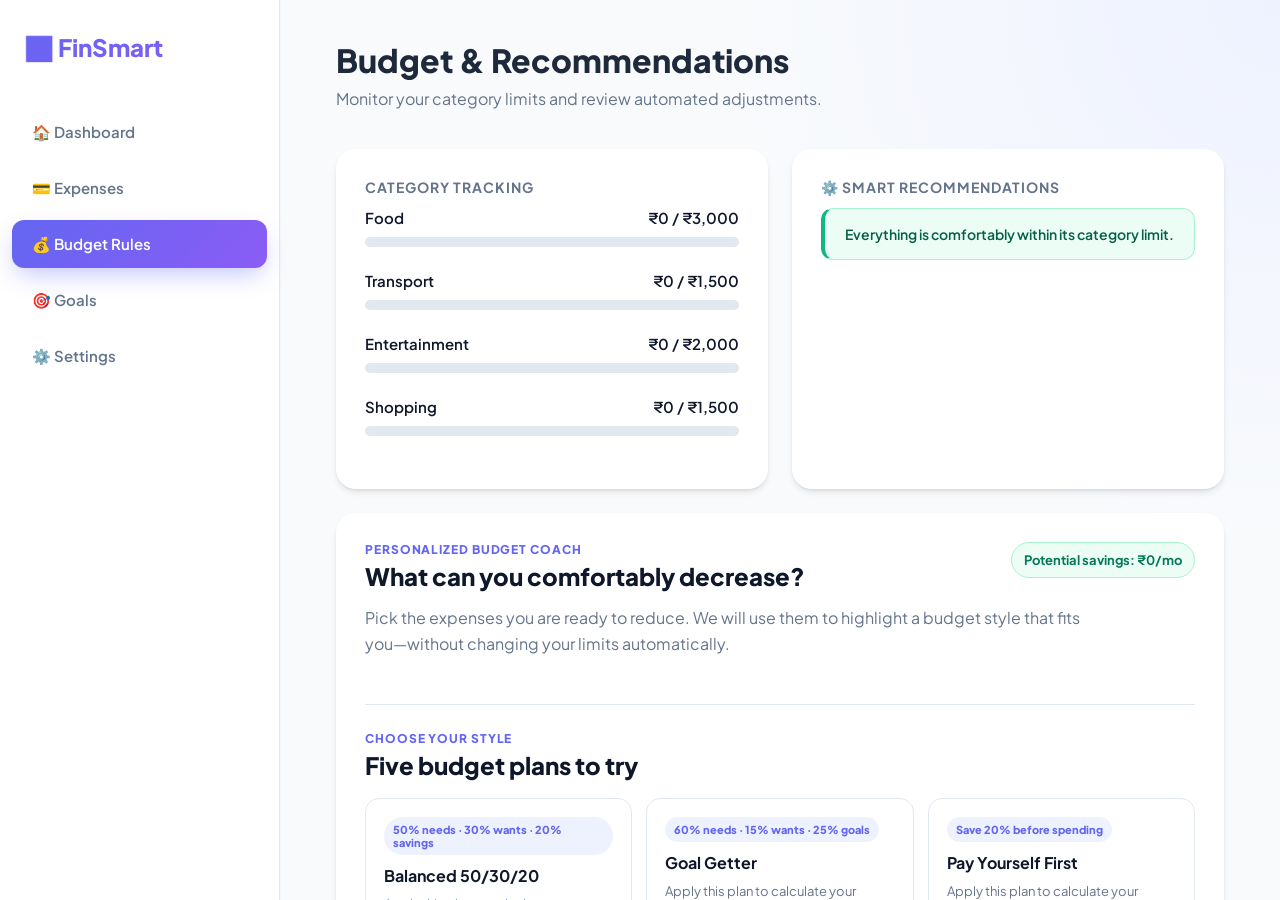
==== budgets.html @ 3ea7c67c "Add files via upload" ====
<!DOCTYPE html>
<html lang="en">
<head>
    <meta charset="UTF-8">
    <meta name="viewport" content="width=device-width, initial-scale=1.0">
    <title>Budget Rules | FinSmart</title>
    <link rel="stylesheet" href="style.css">
</head>
<body>
    <div class="app-container">
        
        <!-- SAAS Sidebar -->
        <aside class="sidebar">
            <div class="logo">📊 FinSmart</div>
            <ul class="nav-links">
                <li><a href="index.html">🏠 Dashboard</a></li>
                <li><a href="expenses.html">💳 Expenses</a></li>
                <li><a href="budgets.html" class="active">💰 Budget Rules</a></li>
                <li><a href="goals.html">🎯 Goals</a></li>
                <li><a href="settings.html">⚙️ Settings</a></li>
            </ul>
        </aside>

        <!-- Main Content -->
        <main class="main-content">
            <div class="page-header">
                <h1>Budget & Recommendations</h1>
                <p>Monitor your category limits and review automated adjustments.</p>
            </div>

            <div class="grid-2">
                <!-- Progress Bars Section -->
                <div class="card">
                    <h3>Category Tracking</h3>
                    <div id="budget-progress-list">
                        <!-- JS will inject progress bars here -->
                    </div>
                </div>

                <!-- Recommendation Engine Section -->
                <div class="card">
                    <h3>⚙️ Smart Recommendations</h3>
                    <div id="recommendations-container">
                        <!-- JS will inject rule-based advice here -->
                    </div>
                </div>
            </div>

            <section class="budget-coach card" aria-labelledby="budget-coach-title">
                <div class="section-heading">
                    <div>
                        <p class="eyebrow">Personalized budget coach</p>
                        <h2 id="budget-coach-title">What can you comfortably decrease?</h2>
                    </div>
                    <span id="potential-savings" class="savings-pill">Potential savings: ₹0/mo</span>
                </div>
                <p class="coach-intro">Pick the expenses you are ready to reduce. We will use them to highlight a budget style that fits you—without changing your limits automatically.</p>
                <div id="expense-reduction-list" class="reduction-list"></div>

                <div class="plan-heading">
                    <div>
                        <p class="eyebrow">Choose your style</p>
                        <h2>Five budget plans to try</h2>
                    </div>
                    <p id="plan-selection-status" class="selection-status" aria-live="polite"></p>
                </div>
                <div id="budget-plan-list" class="plan-grid"></div>
            </section>
        </main>

    </div>
    <script src="script.js"></script>
</body>
</html>
---- style.css ----
@import url('https://fonts.googleapis.com/css2?family=Plus+Jakarta+Sans:wght@400;500;600;700;800&display=swap');

:root {
    --primary: #6366f1;
    --primary-hover: #4f46e5;
    --secondary: #8b5cf6;
    --primary-gradient: linear-gradient(135deg, #6366f1 0%, #8b5cf6 100%);
    --success: #10b981;
    --warning: #f59e0b;
    --danger: #ef4444;
    --bg: #f8fafc;
    --surface: #ffffff;
    --text-main: #0f172a;
    --text-muted: #64748b;
    --border: #e2e8f0;
    --shadow-sm: 0 1px 2px 0 rgb(0 0 0 / 0.05);
    --shadow-md: 0 4px 6px -1px rgb(0 0 0 / 0.1), 0 2px 4px -2px rgb(0 0 0 / 0.1);
    --shadow-lg: 0 10px 15px -3px rgb(0 0 0 / 0.1), 0 4px 6px -4px rgb(0 0 0 / 0.1);
    --shadow-glow: 0 10px 25px -5px rgba(99, 102, 241, 0.4);
}

* {
    margin: 0;
    padding: 0;
    box-sizing: border-box;
    font-family: 'Plus Jakarta Sans', sans-serif;
}

body {
    background-color: var(--bg);
    color: var(--text-main);
    -webkit-font-smoothing: antialiased;
}

.app-container {
    display: flex;
    height: 100vh;
    overflow: hidden;
}

/* --- Premium Sidebar --- */
.sidebar {
    width: 280px;
    background-color: var(--surface);
    border-right: 1px solid var(--border);
    display: flex;
    flex-direction: column;
    box-shadow: var(--shadow-sm);
    z-index: 10;
}

.logo {
    padding: 32px 24px;
    font-size: 24px;
    font-weight: 800;
    background: var(--primary-gradient);
    -webkit-background-clip: text;
    -webkit-text-fill-color: transparent;
    border-bottom: 1px solid transparent; /* removed harsh line */
}

.nav-links {
    padding: 12px;
    list-style: none;
    flex: 1;
}

.nav-links li a {
    display: flex;
    align-items: center;
    padding: 14px 20px;
    margin-bottom: 8px;
    border-radius: 12px;
    color: var(--text-muted);
    text-decoration: none;
    font-weight: 600;
    font-size: 15px;
    transition: all 0.3s ease;
}

.nav-links li a:hover {
    background-color: #f1f5f9;
    color: var(--primary);
    transform: translateX(4px);
}

.nav-links li a.active {
    background: var(--primary-gradient);
    color: white;
    box-shadow: var(--shadow-glow);
}

/* --- Main Content Area --- */
.main-content {
    flex: 1;
    padding: 40px 56px;
    overflow-y: auto;
    background: radial-gradient(circle at top right, #eef2ff 0%, var(--bg) 40%);
}

.page-header {
    margin-bottom: 40px;
}

.page-header h1 {
    font-size: 32px;
    font-weight: 800;
    margin-bottom: 8px;
    color: #1e293b;
}

.page-header p {
    color: var(--text-muted);
    font-size: 16px;
}

/* --- Layout Grids --- */
.grid-3 {
    display: grid;
    grid-template-columns: repeat(auto-fit, minmax(280px, 1fr));
    gap: 24px;
    margin-bottom: 32px;
}

.grid-2 {
    display: grid;
    grid-template-columns: repeat(auto-fit, minmax(400px, 1fr));
    gap: 24px;
}

/* --- Beautiful Cards --- */
.card {
    background-color: var(--surface);
    padding: 28px;
    border-radius: 20px;
    border: 1px solid rgba(255, 255, 255, 0.8);
    box-shadow: var(--shadow-md);
    transition: transform 0.3s ease, box-shadow 0.3s ease;
    backdrop-filter: blur(10px);
}

.card:hover {
    transform: translateY(-4px);
    box-shadow: var(--shadow-lg);
}

.card h3 {
    font-size: 14px;
    color: var(--text-muted);
    margin-bottom: 12px;
    text-transform: uppercase;
    letter-spacing: 1px;
    font-weight: 700;
}

.card h2 {
    font-size: 36px;
    font-weight: 800;
    color: #0f172a;
}

/* Gradient Card for Primary Metrics */
.card-primary {
    background: var(--primary-gradient);
    color: white;
    border: none;
    box-shadow: var(--shadow-glow);
}

.card-primary h3, .card-primary p {
    color: rgba(255, 255, 255, 0.9) !important;
}

.card-primary h2 {
    color: white;
}

/* --- Alerts (Rule Engine Visuals) --- */
.alert {
    padding: 16px 20px;
    border-radius: 12px;
    margin-bottom: 16px;
    font-weight: 600;
    display: flex;
    align-items: center;
    gap: 12px;
    font-size: 14px;
    animation: slideIn 0.4s ease-out;
}

@keyframes slideIn {
    from { opacity: 0; transform: translateX(-10px); }
    to { opacity: 1; transform: translateX(0); }
}

.alert-danger { background: #fef2f2; color: #991b1b; border: 1px solid #fecaca; border-left: 4px solid var(--danger); }
.alert-warning { background: #fffbeb; color: #92400e; border: 1px solid #fde68a; border-left: 4px solid var(--warning); }
.alert-success { background: #ecfdf5; color: #065f46; border: 1px solid #a7f3d0; border-left: 4px solid var(--success); }

/* --- Forms & Buttons --- */
.form-group { 
    margin-bottom: 20px; 
}

.form-group label { 
    display: block; 
    margin-bottom: 8px; 
    font-size: 14px; 
    font-weight: 600; 
    color: var(--text-muted); 
}

.form-group input, 
.form-group select { 
    width: 100%; 
    padding: 14px 16px; 
    border: 2px solid var(--border); 
    border-radius: 12px; 
    font-size: 15px; 
    outline: none; 
    background-color: var(--bg);
    transition: all 0.3s;
}

.form-group input:focus, 
.form-group select:focus { 
    border-color: var(--primary); 
    background-color: var(--surface);
    box-shadow: 0 0 0 4px rgba(99, 102, 241, 0.1);
}

.btn-primary { 
    width: 100%; 
    padding: 14px; 
    background: var(--primary-gradient);
    color: white; 
    border: none; 
    border-radius: 12px; 
    font-weight: 700; 
    font-size: 15px;
    cursor: pointer; 
    transition: all 0.3s; 
    box-shadow: 0 4px 6px rgba(99, 102, 241, 0.25);
}

.btn-primary:hover { 
    box-shadow: var(--shadow-glow);
    transform: translateY(-2px);
}

.btn-small {
    padding: 10px 16px;
    font-size: 13px;
    border-radius: 8px;
    font-weight: 700;
}
.btn-accept, .btn-reject { border: 0; cursor: pointer; }
.btn-accept { background: var(--primary); color: #fff; }
.btn-reject { background: #f1f5f9; color: var(--text-muted); }

/* --- Goals: What-if calculator --- */
.what-if-card { align-self: start; }
.what-if-card > p { line-height: 1.55; }
.calc-section { display: grid; gap: 12px; }
.calc-section label { color: var(--text-main); font-size: 14px; font-weight: 600; line-height: 1.6; }
.inline-input, .calc-section select, .calc-section > input { appearance: textfield; border: 1px solid var(--border); border-radius: 8px; color: var(--text-main); font: inherit; outline: none; padding: 9px 10px; transition: border-color .2s ease, box-shadow .2s ease; }
.inline-input { background: var(--bg); display: inline-block; margin: 0 4px; min-width: 0; vertical-align: middle; width: 88px; }
.calc-section select, .calc-section > input { background: var(--bg); width: 100%; }
.inline-input:focus, .calc-section select:focus, .calc-section > input:focus { border-color: var(--primary); box-shadow: 0 0 0 3px rgba(99, 102, 241, .14); }
.calc-section .btn-small { justify-self: start; }
.calc-section h4 { font-size: 15px; }
.calc-section p, .sim-result { color: var(--text-muted); font-size: 13px; line-height: 1.5; }
.sim-result:not(:empty) { background: #eef2ff; border-radius: 10px; color: #4338ca; font-weight: 600; padding: 10px 12px; }
.divider { border: 0; border-top: 1px solid var(--border); margin: 24px 0; }
@media (max-width: 480px) { .inline-input { display: block; margin: 8px 0; width: 100%; } .calc-section .btn-small { width: 100%; } }

/* --- Progress Bars --- */
.budget-item { margin-bottom: 24px; }

.budget-stats {
    display: flex;
    justify-content: space-between;
    margin-bottom: 10px;
    font-size: 15px;
    font-weight: 600;
}

.progress-track {
    width: 100%;
    height: 10px;
    background-color: var(--border);
    border-radius: 10px;
    overflow: hidden;
}

.progress-fill {
    height: 100%;
    background: var(--success);
    border-radius: 10px;
    transition: width 0.8s cubic-bezier(0.4, 0, 0.2, 1);
}

.progress-fill.warning { background: var(--warning); }
.progress-fill.danger { background: var(--danger); }

/* --- Data Tables --- */
.table-container { 
    background: var(--surface);
    border-radius: 16px;
    overflow: hidden;
}

.data-table { 
    width: 100%; 
    border-collapse: collapse; 
}

.data-table th { 
    padding: 16px; 
    background-color: #f8fafc;
    color: var(--text-muted); 
    font-weight: 700; 
    text-transform: uppercase; 
    font-size: 12px; 
    letter-spacing: 0.5px;
}

.data-table td { 
    padding: 16px; 
    border-bottom: 1px solid var(--border); 
    font-size: 15px; 
    font-weight: 500;
}

.data-table tbody tr:hover { 
    background-color: #f1f5f9; 
}

.amount-cell { 
    font-weight: 700; 
    color: var(--text-main);
}

/* --- Budget coach --- */
.budget-coach { margin-top: 24px; }
.section-heading, .plan-heading { display: flex; justify-content: space-between; align-items: flex-start; gap: 20px; }
.section-heading h2, .plan-heading h2 { font-size: 24px; margin-top: 4px; }
.eyebrow { color: var(--primary); font-size: 12px; font-weight: 800; letter-spacing: .9px; text-transform: uppercase; }
.coach-intro { color: var(--text-muted); line-height: 1.6; margin: 14px 0 20px; max-width: 720px; }
.savings-pill { background: #ecfdf5; border: 1px solid #a7f3d0; border-radius: 999px; color: #047857; font-size: 13px; font-weight: 700; padding: 9px 12px; white-space: nowrap; }
.reduction-list { display: grid; grid-template-columns: repeat(auto-fit, minmax(210px, 1fr)); gap: 12px; }
.reduction-option { align-items: center; background: var(--bg); border: 1px solid var(--border); border-radius: 12px; cursor: pointer; display: flex; gap: 10px; padding: 14px; transition: .2s ease; }
.reduction-option:hover, .reduction-option.selected { border-color: var(--primary); background: #eef2ff; }
.reduction-option input { accent-color: var(--primary); height: 16px; width: 16px; }
.reduction-option span:nth-child(2) { display: grid; gap: 3px; flex: 1; font-size: 14px; }
.reduction-option small { color: var(--text-muted); }
.reduction-amount { color: var(--text-muted); font-size: 12px; font-weight: 700; white-space: nowrap; }
.plan-heading { border-top: 1px solid var(--border); margin-top: 28px; padding-top: 26px; }
.selection-status { color: var(--primary); font-size: 13px; font-weight: 700; padding-top: 7px; }
.plan-grid { display: grid; gap: 14px; grid-template-columns: repeat(auto-fit, minmax(210px, 1fr)); margin-top: 18px; }
.plan-card { border: 1px solid var(--border); border-radius: 14px; display: flex; flex-direction: column; min-height: 230px; padding: 18px; transition: .2s ease; }
.plan-card:hover, .plan-card.selected { border-color: var(--primary); box-shadow: 0 8px 20px rgba(99, 102, 241, .12); transform: translateY(-2px); }
.plan-card.selected { background: #f5f3ff; }
.plan-card h3 { color: var(--text-main); font-size: 16px; letter-spacing: 0; margin: 10px 0 8px; text-transform: none; }
.plan-card p, .plan-card small { color: var(--text-muted); font-size: 13px; line-height: 1.55; }
.plan-card small { font-weight: 700; margin-top: 10px; }
.plan-rule { background: #eef2ff; border-radius: 999px; color: var(--primary); font-size: 11px; font-weight: 800; padding: 6px 9px; width: fit-content; }
.btn-plan { background: transparent; border: 1px solid var(--primary); border-radius: 8px; color: var(--primary); cursor: pointer; font-size: 13px; font-weight: 700; margin-top: auto; padding: 9px 10px; transition: .2s ease; }
.plan-card.selected .btn-plan, .btn-plan:hover { background: var(--primary); color: #fff; }
.goal-actions { align-items: center; display: flex; gap: 8px; margin-top: 16px; }
.goal-actions input { border: 1px solid var(--border); border-radius: 8px; font-size: 13px; min-width: 0; padding: 9px; width: 130px; }
@media (max-width: 600px) { .section-heading, .plan-heading { flex-direction: column; gap: 10px; } .savings-pill { white-space: normal; } }

/* Finance feature interface */
.expense-filters,.compact-form,.settings-actions { display:flex; flex-wrap:wrap; gap:10px; margin:0 0 16px; }
.expense-filters input,.expense-filters select,.compact-form input,.compact-form select { flex:1 1 125px; min-width:0; padding:10px 12px; border:1px solid var(--border); border-radius:9px; background:var(--bg); color:var(--text-main); }
.compact-form .btn-small { flex:1 1 120px; }.feature-row { margin-top:24px; }
.simple-list { display:grid; gap:10px; }.simple-list > div { display:flex; align-items:center; justify-content:space-between; gap:12px; padding:11px 0; border-bottom:1px solid var(--border); }.simple-list span { display:grid; gap:3px; }.simple-list small,.expense-note { color:var(--text-muted); font-size:12px; }
.table-action { border:0; background:transparent; color:var(--primary); cursor:pointer; font:inherit; font-weight:700; margin-right:8px; }.danger-text { color:var(--danger); }.empty-state { color:var(--text-muted); font-size:14px; padding:12px 0; }
.chart-list { display:grid; gap:14px; min-height:100px; }.chart-row { display:grid; grid-template-columns:105px 1fr auto; align-items:center; gap:10px; font-size:13px; }.chart-row span { color:var(--text-muted); overflow:hidden; text-overflow:ellipsis; white-space:nowrap; }.chart-track { height:9px; border-radius:99px; background:var(--border); overflow:hidden; }.chart-track i,.goal-visual .progress-track i { display:block; height:100%; background:var(--primary-gradient); border-radius:inherit; }.chart-row strong { font-size:12px; }.streak-card { display:grid; gap:8px; padding:16px; border-radius:14px; color:#fff; background:linear-gradient(135deg,#0f766e,#10b981); }.streak-card strong { font-size:25px; }.streak-card span { opacity:.88; font-size:13px; }.goal-visual { display:grid; gap:7px; }.goal-visual span { display:flex; justify-content:space-between; font-size:13px; font-weight:700; }.goal-visual b { color:var(--primary); }
.file-button { display:inline-flex; align-items:center; }.file-button input { display:none; }
.household-total { display:grid; gap:3px; padding-bottom:10px; border-bottom:1px solid var(--border); }.household-total strong { font-size:25px; color:var(--primary); }.household-total span,.member-share { color:var(--text-muted); font-size:13px; }.member-share { display:flex; justify-content:space-between; padding:9px 0; border-bottom:1px solid var(--border); }.member-share strong { color:var(--text-main); }
.dark-mode { --bg:#0b1120; --surface:#111827; --text-main:#e5e7eb; --text-muted:#94a3b8; --border:#273449; }.dark-mode .main-content { background:radial-gradient(circle at top right,#1e1b4b,var(--bg) 42%); }.dark-mode .page-header h1,.dark-mode .card h2 { color:var(--text-main); }.dark-mode .nav-links li a:hover,.dark-mode .data-table th,.dark-mode .data-table tbody tr:hover,.dark-mode .btn-reject { background:#1f2937; }.dark-mode .card,.dark-mode .sidebar { border-color:var(--border); }.dark-mode .form-group input,.dark-mode .form-group select { background:#0f172a; color:var(--text-main); border-color:var(--border); }.dark-mode .alert-success { background:#063d31; color:#c7f9df; border-color:#065f46; }.dark-mode .alert-warning { background:#4a3505; color:#fde68a; border-color:#854d0e; }.dark-mode .alert-danger { background:#4c1515; color:#fecaca; border-color:#991b1b; }
@media (max-width: 820px) { .app-container { height:auto; min-height:100vh; overflow:visible; flex-direction:column; }.sidebar { width:100%; flex-direction:row; align-items:center; overflow-x:auto; border-right:0; border-bottom:1px solid var(--border); }.logo { padding:16px; white-space:nowrap; border:0; font-size:20px; }.nav-links { display:flex; padding:8px; gap:4px; }.nav-links li a { padding:10px 12px; margin:0; white-space:nowrap; font-size:13px; }.main-content { padding:28px 18px; overflow:visible; }.grid-2 { grid-template-columns:1fr; }.card { padding:20px; }.page-header { margin-bottom:24px; }.data-table { min-width:620px; }.table-container { overflow-x:auto; }.chart-row { grid-template-columns:80px 1fr auto; } }
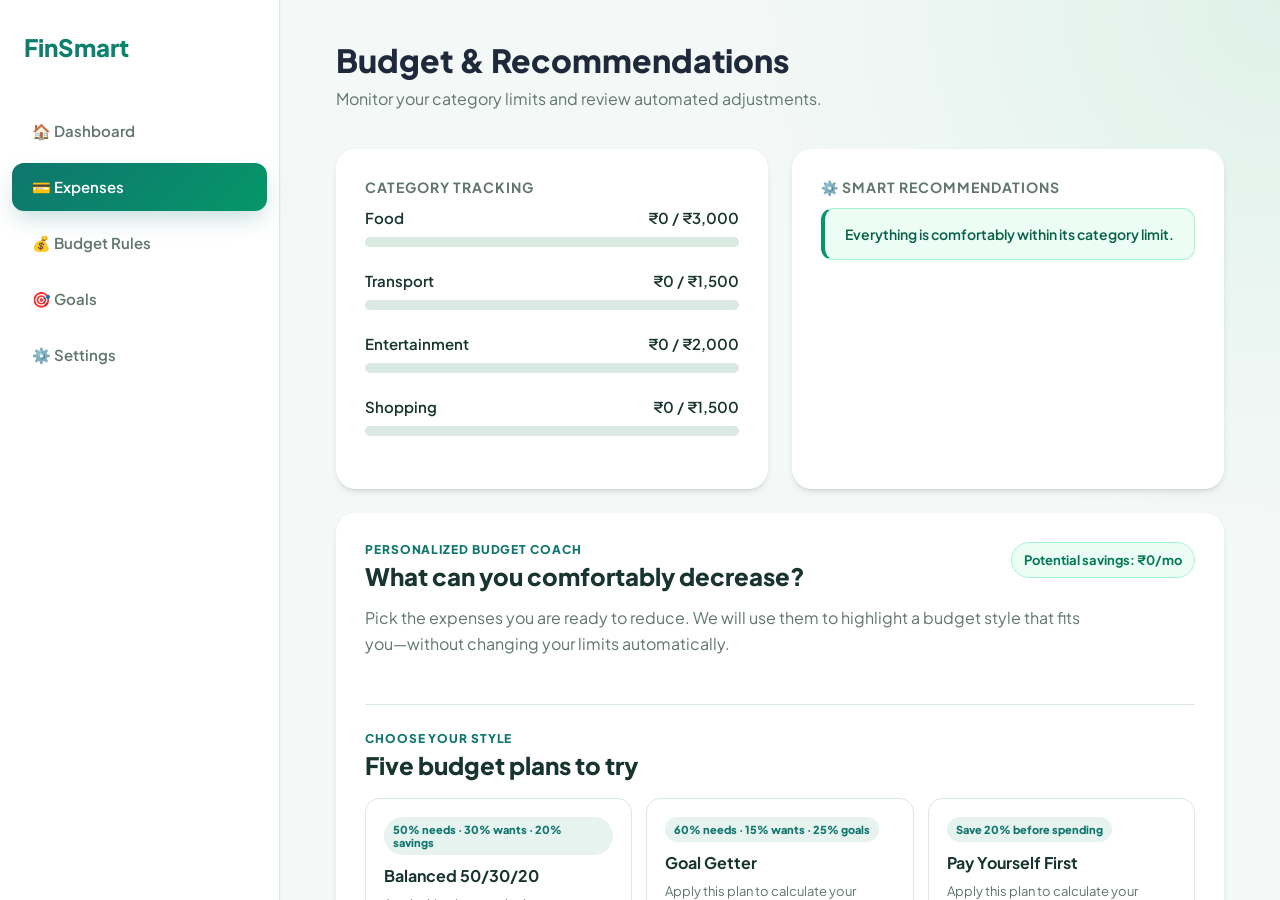
==== commit da18b858: "Update budgets.html" ====
--- a/budgets.html
+++ b/budgets.html
@@ -11,16 +11,15 @@
         
         <!-- SAAS Sidebar -->
         <aside class="sidebar">
-            <div class="logo">📊 FinSmart</div>
+            <div class="logo"><a href="index.html">FinSmart</a></div>
             <ul class="nav-links">
-                <li><a href="index.html">🏠 Dashboard</a></li>
-                <li><a href="expenses.html">💳 Expenses</a></li>
-                <li><a href="budgets.html" class="active">💰 Budget Rules</a></li>
-                <li><a href="goals.html">🎯 Goals</a></li>
-                <li><a href="settings.html">⚙️ Settings</a></li>
+                <li><a href="home.html">🏠 Dashboard</a></li>
+                <li><a href="expenses.html" class="active">💳 Expenses</a></li>
+                <li><a href="budgets.html">💰 Budget Rules</a></li>
+                <li><a href="goals.html">🎯 Goals</a></li>
+                <li><a href="settings.html">⚙️ Settings</a></li>
             </ul>
         </aside>
-
         <!-- Main Content -->
         <main class="main-content">
             <div class="page-header">
@@ -28,7 +27,7 @@
                 <p>Monitor your category limits and review automated adjustments.</p>
             </div>
 
-            <div class="grid-2">
+            <div class="grid-2">
                 <!-- Progress Bars Section -->
                 <div class="card">
                     <h3>Category Tracking</h3>
@@ -43,32 +42,32 @@
                     <div id="recommendations-container">
                         <!-- JS will inject rule-based advice here -->
                     </div>
-                </div>
-            </div>
-
-            <section class="budget-coach card" aria-labelledby="budget-coach-title">
-                <div class="section-heading">
-                    <div>
-                        <p class="eyebrow">Personalized budget coach</p>
-                        <h2 id="budget-coach-title">What can you comfortably decrease?</h2>
-                    </div>
-                    <span id="potential-savings" class="savings-pill">Potential savings: ₹0/mo</span>
-                </div>
-                <p class="coach-intro">Pick the expenses you are ready to reduce. We will use them to highlight a budget style that fits you—without changing your limits automatically.</p>
-                <div id="expense-reduction-list" class="reduction-list"></div>
-
-                <div class="plan-heading">
-                    <div>
-                        <p class="eyebrow">Choose your style</p>
-                        <h2>Five budget plans to try</h2>
-                    </div>
-                    <p id="plan-selection-status" class="selection-status" aria-live="polite"></p>
-                </div>
-                <div id="budget-plan-list" class="plan-grid"></div>
-            </section>
-        </main>
+                </div>
+            </div>
+
+            <section class="budget-coach card" aria-labelledby="budget-coach-title">
+                <div class="section-heading">
+                    <div>
+                        <p class="eyebrow">Personalized budget coach</p>
+                        <h2 id="budget-coach-title">What can you comfortably decrease?</h2>
+                    </div>
+                    <span id="potential-savings" class="savings-pill">Potential savings: ₹0/mo</span>
+                </div>
+                <p class="coach-intro">Pick the expenses you are ready to reduce. We will use them to highlight a budget style that fits you—without changing your limits automatically.</p>
+                <div id="expense-reduction-list" class="reduction-list"></div>
+
+                <div class="plan-heading">
+                    <div>
+                        <p class="eyebrow">Choose your style</p>
+                        <h2>Five budget plans to try</h2>
+                    </div>
+                    <p id="plan-selection-status" class="selection-status" aria-live="polite"></p>
+                </div>
+                <div id="budget-plan-list" class="plan-grid"></div>
+            </section>
+        </main>
 
     </div>
     <script src="script.js"></script>
 </body>
-</html>
+</html>
--- a/style.css
+++ b/style.css
@@ -1,22 +1,22 @@
 @import url('https://fonts.googleapis.com/css2?family=Plus+Jakarta+Sans:wght@400;500;600;700;800&display=swap');
 
 :root {
-    --primary: #6366f1;
-    --primary-hover: #4f46e5;
-    --secondary: #8b5cf6;
-    --primary-gradient: linear-gradient(135deg, #6366f1 0%, #8b5cf6 100%);
-    --success: #10b981;
-    --warning: #f59e0b;
+    --primary: #0f766e;
+    --primary-hover: #115e59;
+    --secondary: #d97706;
+    --primary-gradient: linear-gradient(135deg, #0f766e 0%, #059669 100%);
+    --success: #059669;
+    --warning: #d97706;
     --danger: #ef4444;
-    --bg: #f8fafc;
+    --bg: #f4f8f6;
     --surface: #ffffff;
-    --text-main: #0f172a;
-    --text-muted: #64748b;
-    --border: #e2e8f0;
+    --text-main: #17342f;
+    --text-muted: #60756e;
+    --border: #dbe9e3;
     --shadow-sm: 0 1px 2px 0 rgb(0 0 0 / 0.05);
     --shadow-md: 0 4px 6px -1px rgb(0 0 0 / 0.1), 0 2px 4px -2px rgb(0 0 0 / 0.1);
     --shadow-lg: 0 10px 15px -3px rgb(0 0 0 / 0.1), 0 4px 6px -4px rgb(0 0 0 / 0.1);
-    --shadow-glow: 0 10px 25px -5px rgba(99, 102, 241, 0.4);
+    --shadow-glow: 0 10px 25px -5px rgba(15, 118, 110, 0.28);
 }
 
 * {
@@ -79,7 +79,7 @@
 }
 
 .nav-links li a:hover {
-    background-color: #f1f5f9;
+    background-color: #e6f3ee;
     color: var(--primary);
     transform: translateX(4px);
 }
@@ -95,7 +95,7 @@
     flex: 1;
     padding: 40px 56px;
     overflow-y: auto;
-    background: radial-gradient(circle at top right, #eef2ff 0%, var(--bg) 40%);
+    background: radial-gradient(circle at top right, #dff2ea 0%, var(--bg) 40%);
 }
 
 .page-header {
@@ -156,7 +156,7 @@
 .card h2 {
     font-size: 36px;
     font-weight: 800;
-    color: #0f172a;
+    color: var(--text-main);
 }
 
 /* Gradient Card for Primary Metrics */
@@ -174,6 +174,11 @@
 .card-primary h2 {
     color: white;
 }
+
+.financial-health { margin-bottom:32px; padding:22px 28px; }
+.health-heading { align-items:flex-start; display:flex; gap:18px; justify-content:space-between; }.health-heading .eyebrow { margin:0 0 5px; }.health-heading h2 { color:var(--text-main); font-size:21px; margin:0; }.health-message { color:var(--text-muted); font-size:14px; margin:6px 0 0; }
+.health-status { border-radius:999px; font-size:13px; font-weight:700; padding:7px 10px; white-space:nowrap; }.health-status.good { background:#ecfdf5; color:#047857; }.health-status.average { background:#fffbeb; color:#a16207; }.health-status.attention { background:#fef2f2; color:#b91c1c; }
+.health-score-row { align-items:center; display:grid; gap:18px; grid-template-columns:auto minmax(0,1fr); margin-top:20px; }.health-score-row strong { color:var(--text-main); font-size:31px; line-height:1; }.health-score-row small { color:var(--text-muted); font-size:16px; font-weight:700; }.health-progress { background:var(--border); border-radius:999px; height:12px; overflow:hidden; }.health-progress i { background:var(--primary-gradient); border-radius:inherit; display:block; height:100%; transition:width .35s ease; }.health-factors { color:var(--text-muted); font-size:12px; margin:12px 0 0; }
 
 /* --- Alerts (Rule Engine Visuals) --- */
 .alert {
@@ -209,6 +214,17 @@
     font-weight: 600; 
     color: var(--text-muted); 
 }
+
+.form-hint {
+    display: block;
+    margin-top: 7px;
+    font-size: 12px;
+    color: var(--text-muted);
+}
+
+.filter-range { display: flex; align-items: center; gap: 7px; color: var(--text-muted); font-size: 12px; white-space: nowrap; }
+.filter-range input { min-width: 112px; }
+.empty-expense-cta { width: 100%; margin-top: 12px; padding: 9px 15px; }
 
 .form-group input, 
 .form-group select { 
@@ -248,31 +264,38 @@
     transform: translateY(-2px);
 }
 
-.btn-small {
-    padding: 10px 16px;
-    font-size: 13px;
-    border-radius: 8px;
-    font-weight: 700;
-}
-.btn-accept, .btn-reject { border: 0; cursor: pointer; }
-.btn-accept { background: var(--primary); color: #fff; }
-.btn-reject { background: #f1f5f9; color: var(--text-muted); }
-
-/* --- Goals: What-if calculator --- */
-.what-if-card { align-self: start; }
-.what-if-card > p { line-height: 1.55; }
-.calc-section { display: grid; gap: 12px; }
-.calc-section label { color: var(--text-main); font-size: 14px; font-weight: 600; line-height: 1.6; }
-.inline-input, .calc-section select, .calc-section > input { appearance: textfield; border: 1px solid var(--border); border-radius: 8px; color: var(--text-main); font: inherit; outline: none; padding: 9px 10px; transition: border-color .2s ease, box-shadow .2s ease; }
-.inline-input { background: var(--bg); display: inline-block; margin: 0 4px; min-width: 0; vertical-align: middle; width: 88px; }
-.calc-section select, .calc-section > input { background: var(--bg); width: 100%; }
-.inline-input:focus, .calc-section select:focus, .calc-section > input:focus { border-color: var(--primary); box-shadow: 0 0 0 3px rgba(99, 102, 241, .14); }
-.calc-section .btn-small { justify-self: start; }
-.calc-section h4 { font-size: 15px; }
-.calc-section p, .sim-result { color: var(--text-muted); font-size: 13px; line-height: 1.5; }
-.sim-result:not(:empty) { background: #eef2ff; border-radius: 10px; color: #4338ca; font-weight: 600; padding: 10px 12px; }
-.divider { border: 0; border-top: 1px solid var(--border); margin: 24px 0; }
-@media (max-width: 480px) { .inline-input { display: block; margin: 8px 0; width: 100%; } .calc-section .btn-small { width: 100%; } }
+.btn-small {
+    padding: 10px 16px;
+    font-size: 13px;
+    border-radius: 8px;
+    font-weight: 700;
+}
+
+body:has(#dash-allowance) .nav-links li a:hover { background-color: #e6f3ee; }
+body:has(#dash-allowance) .metric-card { border-top: 4px solid #0f766e; }
+body:has(#dash-allowance) .metric-card:nth-child(2) { background:#fff8ed; border-top-color:#d97706; }
+body:has(#dash-allowance) .metric-card:nth-child(2) h2 { color:#a55208; }
+body:has(#dash-allowance) .card-primary { background: linear-gradient(135deg, #0f766e 0%, #047857 100%); }
+body:has(#dash-allowance) .streak-card { background: linear-gradient(135deg, #c2410c, #ea580c); }
+.btn-accept, .btn-reject { border: 0; cursor: pointer; }
+.btn-accept { background: var(--primary); color: #fff; }
+.btn-reject { background: #f1f5f9; color: var(--text-muted); }
+
+/* --- Goals: What-if calculator --- */
+.what-if-card { align-self: start; }
+.what-if-card > p { line-height: 1.55; }
+.calc-section { display: grid; gap: 12px; }
+.calc-section label { color: var(--text-main); font-size: 14px; font-weight: 600; line-height: 1.6; }
+.inline-input, .calc-section select, .calc-section > input { appearance: textfield; border: 1px solid var(--border); border-radius: 8px; color: var(--text-main); font: inherit; outline: none; padding: 9px 10px; transition: border-color .2s ease, box-shadow .2s ease; }
+.inline-input { background: var(--bg); display: inline-block; margin: 0 4px; min-width: 0; vertical-align: middle; width: 88px; }
+.calc-section select, .calc-section > input { background: var(--bg); width: 100%; }
+.inline-input:focus, .calc-section select:focus, .calc-section > input:focus { border-color: var(--primary); box-shadow: 0 0 0 3px rgba(99, 102, 241, .14); }
+.calc-section .btn-small { justify-self: start; }
+.calc-section h4 { font-size: 15px; }
+.calc-section p, .sim-result { color: var(--text-muted); font-size: 13px; line-height: 1.5; }
+.sim-result:not(:empty) { background: #e6f3ee; border-radius: 10px; color: #0f5f59; font-weight: 600; padding: 10px 12px; }
+.divider { border: 0; border-top: 1px solid var(--border); margin: 24px 0; }
+@media (max-width: 480px) { .inline-input { display: block; margin: 8px 0; width: 100%; } .calc-section .btn-small { width: 100%; } }
 
 /* --- Progress Bars --- */
 .budget-item { margin-bottom: 24px; }
@@ -350,7 +373,7 @@
 .savings-pill { background: #ecfdf5; border: 1px solid #a7f3d0; border-radius: 999px; color: #047857; font-size: 13px; font-weight: 700; padding: 9px 12px; white-space: nowrap; }
 .reduction-list { display: grid; grid-template-columns: repeat(auto-fit, minmax(210px, 1fr)); gap: 12px; }
 .reduction-option { align-items: center; background: var(--bg); border: 1px solid var(--border); border-radius: 12px; cursor: pointer; display: flex; gap: 10px; padding: 14px; transition: .2s ease; }
-.reduction-option:hover, .reduction-option.selected { border-color: var(--primary); background: #eef2ff; }
+.reduction-option:hover, .reduction-option.selected { border-color: var(--primary); background: #e6f3ee; }
 .reduction-option input { accent-color: var(--primary); height: 16px; width: 16px; }
 .reduction-option span:nth-child(2) { display: grid; gap: 3px; flex: 1; font-size: 14px; }
 .reduction-option small { color: var(--text-muted); }
@@ -360,26 +383,46 @@
 .plan-grid { display: grid; gap: 14px; grid-template-columns: repeat(auto-fit, minmax(210px, 1fr)); margin-top: 18px; }
 .plan-card { border: 1px solid var(--border); border-radius: 14px; display: flex; flex-direction: column; min-height: 230px; padding: 18px; transition: .2s ease; }
 .plan-card:hover, .plan-card.selected { border-color: var(--primary); box-shadow: 0 8px 20px rgba(99, 102, 241, .12); transform: translateY(-2px); }
-.plan-card.selected { background: #f5f3ff; }
+.plan-card.selected { background: #ecf7f2; }
 .plan-card h3 { color: var(--text-main); font-size: 16px; letter-spacing: 0; margin: 10px 0 8px; text-transform: none; }
 .plan-card p, .plan-card small { color: var(--text-muted); font-size: 13px; line-height: 1.55; }
 .plan-card small { font-weight: 700; margin-top: 10px; }
-.plan-rule { background: #eef2ff; border-radius: 999px; color: var(--primary); font-size: 11px; font-weight: 800; padding: 6px 9px; width: fit-content; }
+.plan-rule { background: #e6f3ee; border-radius: 999px; color: var(--primary); font-size: 11px; font-weight: 800; padding: 6px 9px; width: fit-content; }
 .btn-plan { background: transparent; border: 1px solid var(--primary); border-radius: 8px; color: var(--primary); cursor: pointer; font-size: 13px; font-weight: 700; margin-top: auto; padding: 9px 10px; transition: .2s ease; }
 .plan-card.selected .btn-plan, .btn-plan:hover { background: var(--primary); color: #fff; }
 .goal-actions { align-items: center; display: flex; gap: 8px; margin-top: 16px; }
 .goal-actions input { border: 1px solid var(--border); border-radius: 8px; font-size: 13px; min-width: 0; padding: 9px; width: 130px; }
-@media (max-width: 600px) { .section-heading, .plan-heading { flex-direction: column; gap: 10px; } .savings-pill { white-space: normal; } }
-
-/* Finance feature interface */
-.expense-filters,.compact-form,.settings-actions { display:flex; flex-wrap:wrap; gap:10px; margin:0 0 16px; }
-.expense-filters input,.expense-filters select,.compact-form input,.compact-form select { flex:1 1 125px; min-width:0; padding:10px 12px; border:1px solid var(--border); border-radius:9px; background:var(--bg); color:var(--text-main); }
-.compact-form .btn-small { flex:1 1 120px; }.feature-row { margin-top:24px; }
-.simple-list { display:grid; gap:10px; }.simple-list > div { display:flex; align-items:center; justify-content:space-between; gap:12px; padding:11px 0; border-bottom:1px solid var(--border); }.simple-list span { display:grid; gap:3px; }.simple-list small,.expense-note { color:var(--text-muted); font-size:12px; }
-.table-action { border:0; background:transparent; color:var(--primary); cursor:pointer; font:inherit; font-weight:700; margin-right:8px; }.danger-text { color:var(--danger); }.empty-state { color:var(--text-muted); font-size:14px; padding:12px 0; }
-.chart-list { display:grid; gap:14px; min-height:100px; }.chart-row { display:grid; grid-template-columns:105px 1fr auto; align-items:center; gap:10px; font-size:13px; }.chart-row span { color:var(--text-muted); overflow:hidden; text-overflow:ellipsis; white-space:nowrap; }.chart-track { height:9px; border-radius:99px; background:var(--border); overflow:hidden; }.chart-track i,.goal-visual .progress-track i { display:block; height:100%; background:var(--primary-gradient); border-radius:inherit; }.chart-row strong { font-size:12px; }.streak-card { display:grid; gap:8px; padding:16px; border-radius:14px; color:#fff; background:linear-gradient(135deg,#0f766e,#10b981); }.streak-card strong { font-size:25px; }.streak-card span { opacity:.88; font-size:13px; }.goal-visual { display:grid; gap:7px; }.goal-visual span { display:flex; justify-content:space-between; font-size:13px; font-weight:700; }.goal-visual b { color:var(--primary); }
-.file-button { display:inline-flex; align-items:center; }.file-button input { display:none; }
-.household-total { display:grid; gap:3px; padding-bottom:10px; border-bottom:1px solid var(--border); }.household-total strong { font-size:25px; color:var(--primary); }.household-total span,.member-share { color:var(--text-muted); font-size:13px; }.member-share { display:flex; justify-content:space-between; padding:9px 0; border-bottom:1px solid var(--border); }.member-share strong { color:var(--text-main); }
-.dark-mode { --bg:#0b1120; --surface:#111827; --text-main:#e5e7eb; --text-muted:#94a3b8; --border:#273449; }.dark-mode .main-content { background:radial-gradient(circle at top right,#1e1b4b,var(--bg) 42%); }.dark-mode .page-header h1,.dark-mode .card h2 { color:var(--text-main); }.dark-mode .nav-links li a:hover,.dark-mode .data-table th,.dark-mode .data-table tbody tr:hover,.dark-mode .btn-reject { background:#1f2937; }.dark-mode .card,.dark-mode .sidebar { border-color:var(--border); }.dark-mode .form-group input,.dark-mode .form-group select { background:#0f172a; color:var(--text-main); border-color:var(--border); }.dark-mode .alert-success { background:#063d31; color:#c7f9df; border-color:#065f46; }.dark-mode .alert-warning { background:#4a3505; color:#fde68a; border-color:#854d0e; }.dark-mode .alert-danger { background:#4c1515; color:#fecaca; border-color:#991b1b; }
-@media (max-width: 820px) { .app-container { height:auto; min-height:100vh; overflow:visible; flex-direction:column; }.sidebar { width:100%; flex-direction:row; align-items:center; overflow-x:auto; border-right:0; border-bottom:1px solid var(--border); }.logo { padding:16px; white-space:nowrap; border:0; font-size:20px; }.nav-links { display:flex; padding:8px; gap:4px; }.nav-links li a { padding:10px 12px; margin:0; white-space:nowrap; font-size:13px; }.main-content { padding:28px 18px; overflow:visible; }.grid-2 { grid-template-columns:1fr; }.card { padding:20px; }.page-header { margin-bottom:24px; }.data-table { min-width:620px; }.table-container { overflow-x:auto; }.chart-row { grid-template-columns:80px 1fr auto; } }
-
+.goal-card { background:var(--surface); border:1px solid var(--border); border-radius:8px; margin-bottom:16px; padding:18px; }
+.goal-header { align-items:center; display:flex; gap:12px; justify-content:space-between; }.goal-header h4 { font-size:17px; margin:0; }
+.goal-percent { background:#ecfdf5; border:1px solid #a7f3d0; border-radius:999px; color:#047857; font-size:12px; font-weight:700; padding:5px 8px; white-space:nowrap; }
+.goal-amount { align-items:baseline; display:flex; gap:7px; margin:14px 0 12px; }.goal-amount strong { color:var(--text-main); font-size:24px; }.goal-amount span { color:var(--text-muted); font-size:13px; }
+.goal-details { display:grid; gap:10px; grid-template-columns:repeat(3, minmax(0, 1fr)); margin-top:15px; }.goal-details div { border-right:1px solid var(--border); display:grid; gap:4px; padding-right:10px; }.goal-details div:last-child { border-right:0; }.goal-details span { color:var(--text-muted); font-size:12px; }.goal-details strong { color:var(--text-main); font-size:14px; }
+@media (max-width: 480px) { .goal-details { grid-template-columns:1fr; }.goal-details div { border-bottom:1px solid var(--border); border-right:0; padding:0 0 9px; }.goal-details div:last-child { border-bottom:0; padding-bottom:0; }.goal-actions input { flex:1; } }
+@media (max-width: 600px) { .section-heading, .plan-heading { flex-direction: column; gap: 10px; } .savings-pill { white-space: normal; } }
+
+/* Finance feature interface */
+.expense-filters,.compact-form,.settings-actions { display:flex; flex-wrap:wrap; gap:10px; margin:0 0 16px; }
+.expense-filter-row { display:flex; gap:10px; width:100%; }
+.expense-filters input,.expense-filters select,.compact-form input,.compact-form select { flex:1 1 125px; min-width:0; padding:10px 12px; border:1px solid var(--border); border-radius:9px; background:var(--bg); color:var(--text-main); }
+.expense-history-card { grid-column:1 / -1; }
+.add-expense-card { padding:34px; }
+@media (min-width: 821px) { .grid-2:has(.expense-history-card) { grid-template-columns:minmax(400px, 1.2fr) minmax(300px, .8fr); } }
+.transaction-history-heading { align-items:flex-start; display:flex; gap:16px; justify-content:space-between; margin-bottom:16px; }
+.transaction-history-heading h3 { margin-bottom:5px; }.transaction-summary { color:var(--text-muted); font-size:13px; margin:0; }
+.transaction-tools { align-items:center; display:flex; flex-wrap:wrap; gap:8px; justify-content:flex-end; }.transaction-tools select { border:1px solid var(--border); border-radius:8px; background:var(--bg); color:var(--text-main); font:inherit; padding:8px 10px; }
+.expense-pagination { align-items:center; display:flex; gap:8px; justify-content:space-between; margin-top:14px; min-height:34px; }.expense-pagination span { color:var(--text-muted); font-size:13px; }.expense-pagination button { margin:0; }.expense-pagination button:disabled { cursor:not-allowed; opacity:.45; }
+.compact-form .btn-small { flex:1 1 120px; }.feature-row { margin-top:24px; }
+.recurring-frequency-field { color:var(--text-muted); display:grid; flex:1 1 125px; font-size:12px; gap:4px; }
+.recurring-frequency-field select { width:100%; }
+.simple-list { display:grid; gap:10px; }.simple-list > div { display:flex; align-items:center; justify-content:space-between; gap:12px; padding:11px 0; border-bottom:1px solid var(--border); }.simple-list span { display:grid; gap:3px; }.simple-list small,.expense-note { color:var(--text-muted); font-size:12px; }
+.table-action { border:0; background:transparent; color:var(--primary); cursor:pointer; font:inherit; font-weight:700; margin-right:8px; white-space:nowrap; }.danger-text { color:var(--danger); }.empty-state { color:var(--text-muted); font-size:14px; padding:12px 0; }
+.chart-list { display:grid; gap:14px; min-height:100px; }.chart-row { display:grid; grid-template-columns:105px 1fr auto; align-items:center; gap:10px; font-size:13px; }.chart-row span { color:var(--text-muted); overflow:hidden; text-overflow:ellipsis; white-space:nowrap; }.chart-track { height:9px; border-radius:99px; background:var(--border); overflow:hidden; }.chart-track i,.goal-visual .progress-track i { display:block; height:100%; background:var(--primary-gradient); border-radius:inherit; }.chart-row strong { font-size:12px; }.streak-card { display:grid; gap:8px; padding:16px; border-radius:14px; color:#fff; background:linear-gradient(135deg,#0f766e,#10b981); }.streak-card strong { font-size:25px; }.streak-card span { opacity:.88; font-size:13px; }.goal-visual { display:grid; gap:7px; }.goal-visual span { display:flex; justify-content:space-between; font-size:13px; font-weight:700; }.goal-visual b { color:var(--primary); }
+.file-button { display:inline-flex; align-items:center; }.file-button input { display:none; }
+.household-total { display:grid; gap:3px; padding-bottom:10px; border-bottom:1px solid var(--border); }.household-total strong { font-size:25px; color:var(--primary); }.household-total span,.member-share { color:var(--text-muted); font-size:13px; }.member-share { display:flex; justify-content:space-between; padding:9px 0; border-bottom:1px solid var(--border); }.member-share strong { color:var(--text-main); }
+.dark-mode { --bg:#0b1715; --surface:#10201d; --text-main:#e1f0eb; --text-muted:#92aea4; --border:#29433d; }.dark-mode .main-content { background:radial-gradient(circle at top right,#123d35,var(--bg) 42%); }.dark-mode .page-header h1,.dark-mode .card h2 { color:var(--text-main); }.dark-mode .nav-links li a:hover,.dark-mode .data-table th,.dark-mode .data-table tbody tr:hover,.dark-mode .btn-reject { background:#18332d; }.dark-mode .card,.dark-mode .sidebar { border-color:var(--border); }.dark-mode .form-group input,.dark-mode .form-group select { background:#0c1c18; color:var(--text-main); border-color:var(--border); }.dark-mode .alert-success { background:#063d31; color:#c7f9df; border-color:#065f46; }.dark-mode .alert-warning { background:#4a3505; color:#fde68a; border-color:#854d0e; }.dark-mode .alert-danger { background:#4c1515; color:#fecaca; border-color:#991b1b; }
+@media (max-width: 820px) { .app-container { height:auto; min-height:100vh; overflow:visible; flex-direction:column; }.sidebar { width:100%; flex-direction:row; align-items:center; overflow-x:auto; border-right:0; border-bottom:1px solid var(--border); }.logo { padding:16px; white-space:nowrap; border:0; font-size:20px; }.nav-links { display:flex; padding:8px; gap:4px; }.nav-links li a { padding:10px 12px; margin:0; white-space:nowrap; font-size:13px; }.main-content { padding:28px 18px; overflow:visible; }.grid-2 { grid-template-columns:1fr; }.card { padding:20px; }.page-header { margin-bottom:24px; }.data-table { min-width:620px; }.table-container { overflow-x:auto; }.chart-row { grid-template-columns:80px 1fr auto; } }
+@media (max-width: 600px) { .transaction-history-heading { flex-direction:column; }.transaction-tools { justify-content:flex-start; width:100%; }.transaction-tools select { flex:1; min-width:0; }.expense-filter-row { flex-direction:column; }.expense-filter-row input,.expense-filter-row select { width:100%; } }
+@media (max-width: 520px) { .financial-health { padding:20px; }.health-heading { flex-direction:column; gap:10px; }.health-score-row { gap:14px; }.health-status { align-self:flex-start; } }
+
+body:has(#dash-allowance) .streak-card { background: linear-gradient(135deg, #c2410c, #ea580c); }
+
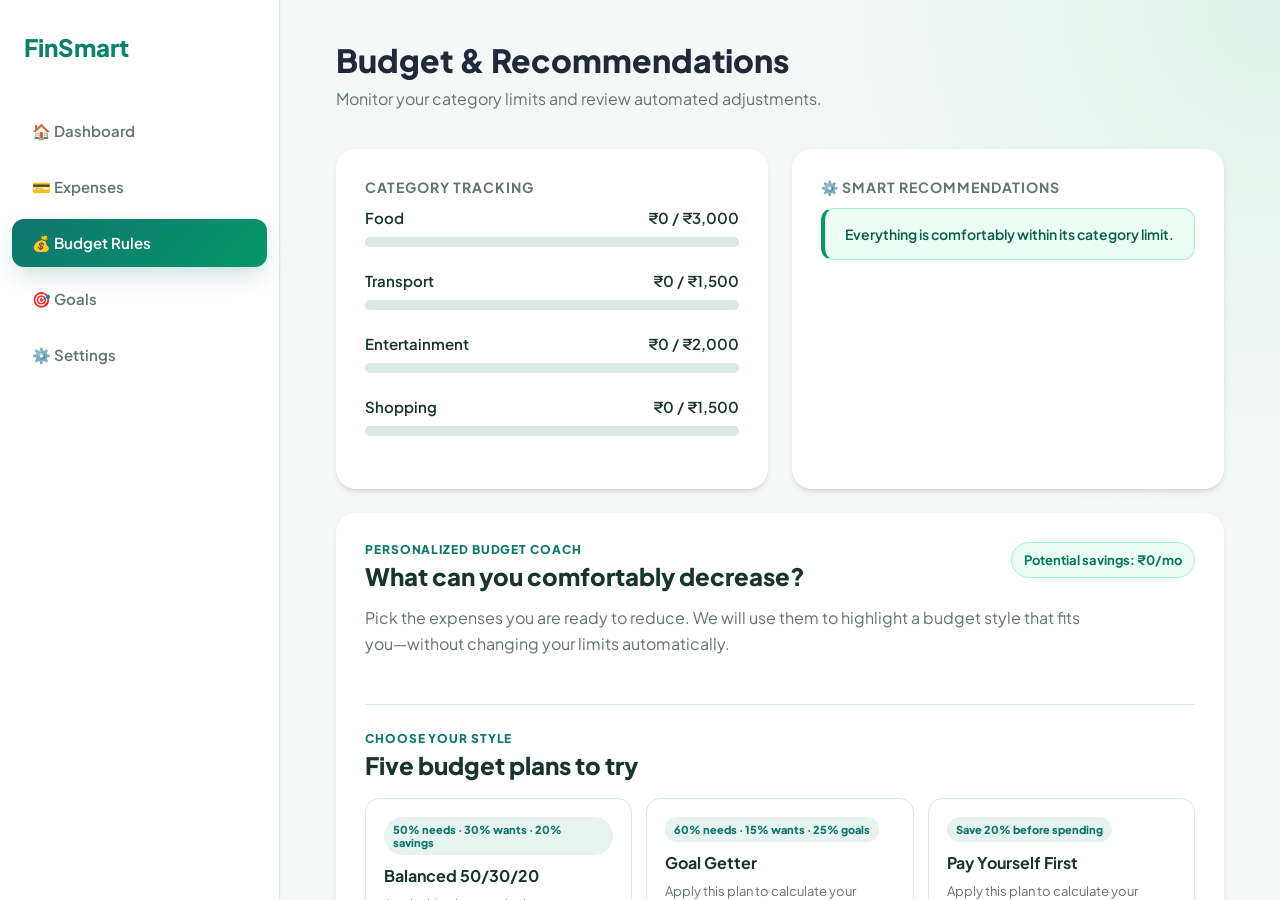
==== commit a0d558f5: "Update project" ====
--- a/budgets.html
+++ b/budgets.html
@@ -14,8 +14,8 @@
             <div class="logo"><a href="index.html">FinSmart</a></div>
             <ul class="nav-links">
                 <li><a href="home.html">🏠 Dashboard</a></li>
-                <li><a href="expenses.html" class="active">💳 Expenses</a></li>
-                <li><a href="budgets.html">💰 Budget Rules</a></li>
+                <li><a href="expenses.html">💳 Expenses</a></li>
+                <li><a href="budgets.html" class="active">💰 Budget Rules</a></li>
                 <li><a href="goals.html">🎯 Goals</a></li>
                 <li><a href="settings.html">⚙️ Settings</a></li>
             </ul>
--- a/style.css
+++ b/style.css
@@ -425,4 +425,6 @@
 @media (max-width: 520px) { .financial-health { padding:20px; }.health-heading { flex-direction:column; gap:10px; }.health-score-row { gap:14px; }.health-status { align-self:flex-start; } }
 
 body:has(#dash-allowance) .streak-card { background: linear-gradient(135deg, #c2410c, #ea580c); }
-
+a{
+    text-decoration: none;
+}
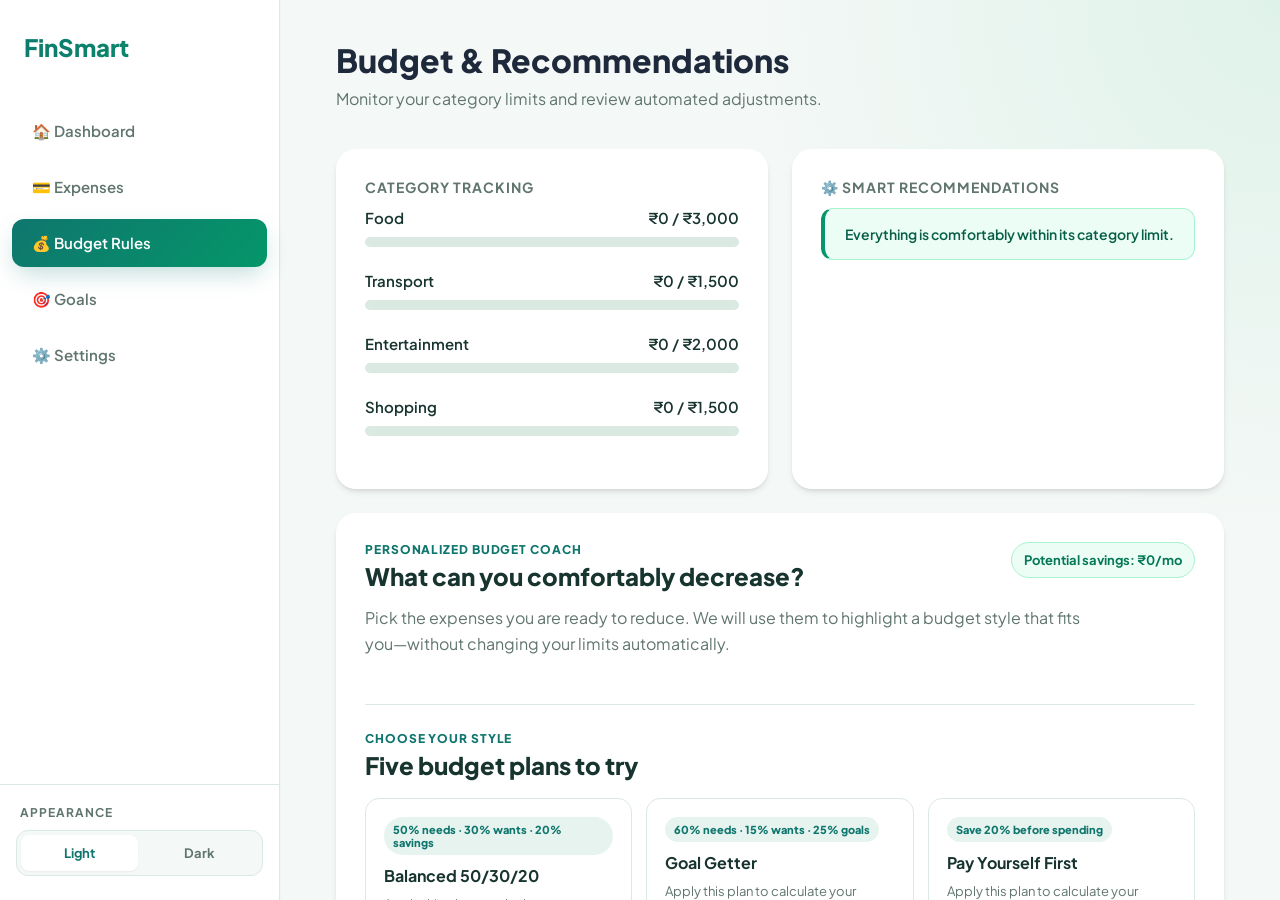
==== commit 55dd6679: "add dark and light mode" ====
--- a/budgets.html
+++ b/budgets.html
@@ -18,7 +18,14 @@
                 <li><a href="budgets.html" class="active">💰 Budget Rules</a></li>
                 <li><a href="goals.html">🎯 Goals</a></li>
                 <li><a href="settings.html">⚙️ Settings</a></li>
-            </ul>
+            </ul>
+            <div class="sidebar-theme" aria-label="Appearance settings">
+                <span class="sidebar-theme-label">Appearance</span>
+                <div class="theme-switch" role="group" aria-label="Color theme">
+                    <button id="light-mode-btn" class="theme-option" type="button" aria-pressed="true">Light</button>
+                    <button id="dark-mode-btn" class="theme-option" type="button" aria-pressed="false">Dark</button>
+                </div>
+            </div>
         </aside>
         <!-- Main Content -->
         <main class="main-content">
--- a/style.css
+++ b/style.css
@@ -84,11 +84,18 @@
     transform: translateX(4px);
 }
 
-.nav-links li a.active {
-    background: var(--primary-gradient);
-    color: white;
-    box-shadow: var(--shadow-glow);
-}
+.nav-links li a.active {
+    background: var(--primary-gradient);
+    color: white;
+    box-shadow: var(--shadow-glow);
+}
+
+.sidebar-theme { padding: 20px 16px 24px; border-top: 1px solid var(--border); }
+.sidebar-theme-label { display: block; margin: 0 4px 10px; color: var(--text-muted); font-size: 12px; font-weight: 700; letter-spacing: 0.08em; text-transform: uppercase; }
+.theme-switch { display: grid; grid-template-columns: 1fr 1fr; gap: 4px; padding: 4px; background: var(--bg); border: 1px solid var(--border); border-radius: 12px; }
+.theme-option { padding: 10px 6px; border: 0; border-radius: 8px; background: transparent; color: var(--text-muted); cursor: pointer; font: inherit; font-size: 13px; font-weight: 700; transition: background 0.2s ease, color 0.2s ease, box-shadow 0.2s ease; }
+.theme-option:hover { color: var(--primary); }
+.theme-option.active { background: var(--surface); color: var(--primary); box-shadow: var(--shadow-sm); }
 
 /* --- Main Content Area --- */
 .main-content {
@@ -419,7 +426,7 @@
 .chart-list { display:grid; gap:14px; min-height:100px; }.chart-row { display:grid; grid-template-columns:105px 1fr auto; align-items:center; gap:10px; font-size:13px; }.chart-row span { color:var(--text-muted); overflow:hidden; text-overflow:ellipsis; white-space:nowrap; }.chart-track { height:9px; border-radius:99px; background:var(--border); overflow:hidden; }.chart-track i,.goal-visual .progress-track i { display:block; height:100%; background:var(--primary-gradient); border-radius:inherit; }.chart-row strong { font-size:12px; }.streak-card { display:grid; gap:8px; padding:16px; border-radius:14px; color:#fff; background:linear-gradient(135deg,#0f766e,#10b981); }.streak-card strong { font-size:25px; }.streak-card span { opacity:.88; font-size:13px; }.goal-visual { display:grid; gap:7px; }.goal-visual span { display:flex; justify-content:space-between; font-size:13px; font-weight:700; }.goal-visual b { color:var(--primary); }
 .file-button { display:inline-flex; align-items:center; }.file-button input { display:none; }
 .household-total { display:grid; gap:3px; padding-bottom:10px; border-bottom:1px solid var(--border); }.household-total strong { font-size:25px; color:var(--primary); }.household-total span,.member-share { color:var(--text-muted); font-size:13px; }.member-share { display:flex; justify-content:space-between; padding:9px 0; border-bottom:1px solid var(--border); }.member-share strong { color:var(--text-main); }
-.dark-mode { --bg:#0b1715; --surface:#10201d; --text-main:#e1f0eb; --text-muted:#92aea4; --border:#29433d; }.dark-mode .main-content { background:radial-gradient(circle at top right,#123d35,var(--bg) 42%); }.dark-mode .page-header h1,.dark-mode .card h2 { color:var(--text-main); }.dark-mode .nav-links li a:hover,.dark-mode .data-table th,.dark-mode .data-table tbody tr:hover,.dark-mode .btn-reject { background:#18332d; }.dark-mode .card,.dark-mode .sidebar { border-color:var(--border); }.dark-mode .form-group input,.dark-mode .form-group select { background:#0c1c18; color:var(--text-main); border-color:var(--border); }.dark-mode .alert-success { background:#063d31; color:#c7f9df; border-color:#065f46; }.dark-mode .alert-warning { background:#4a3505; color:#fde68a; border-color:#854d0e; }.dark-mode .alert-danger { background:#4c1515; color:#fecaca; border-color:#991b1b; }
+.dark-mode { --bg:#0b1715; --surface:#10201d; --text-main:#e1f0eb; --text-muted:#92aea4; --border:#29433d; }.dark-mode .main-content { background:radial-gradient(circle at top right,#123d35,var(--bg) 42%); }.dark-mode .page-header h1,.dark-mode .card h2 { color:var(--text-main); }.dark-mode .nav-links li a:hover,.dark-mode .data-table th,.dark-mode .data-table tbody tr:hover,.dark-mode .btn-reject { background:#18332d; }.dark-mode .card,.dark-mode .sidebar { border-color:var(--border); }.dark-mode .theme-option.active { background:#18332d; color:#8ee6ca; }.dark-mode .form-group input,.dark-mode .form-group select { background:#0c1c18; color:var(--text-main); border-color:var(--border); }.dark-mode .alert-success { background:#063d31; color:#c7f9df; border-color:#065f46; }.dark-mode .alert-warning { background:#4a3505; color:#fde68a; border-color:#854d0e; }.dark-mode .alert-danger { background:#4c1515; color:#fecaca; border-color:#991b1b; }
 @media (max-width: 820px) { .app-container { height:auto; min-height:100vh; overflow:visible; flex-direction:column; }.sidebar { width:100%; flex-direction:row; align-items:center; overflow-x:auto; border-right:0; border-bottom:1px solid var(--border); }.logo { padding:16px; white-space:nowrap; border:0; font-size:20px; }.nav-links { display:flex; padding:8px; gap:4px; }.nav-links li a { padding:10px 12px; margin:0; white-space:nowrap; font-size:13px; }.main-content { padding:28px 18px; overflow:visible; }.grid-2 { grid-template-columns:1fr; }.card { padding:20px; }.page-header { margin-bottom:24px; }.data-table { min-width:620px; }.table-container { overflow-x:auto; }.chart-row { grid-template-columns:80px 1fr auto; } }
 @media (max-width: 600px) { .transaction-history-heading { flex-direction:column; }.transaction-tools { justify-content:flex-start; width:100%; }.transaction-tools select { flex:1; min-width:0; }.expense-filter-row { flex-direction:column; }.expense-filter-row input,.expense-filter-row select { width:100%; } }
 @media (max-width: 520px) { .financial-health { padding:20px; }.health-heading { flex-direction:column; gap:10px; }.health-score-row { gap:14px; }.health-status { align-self:flex-start; } }
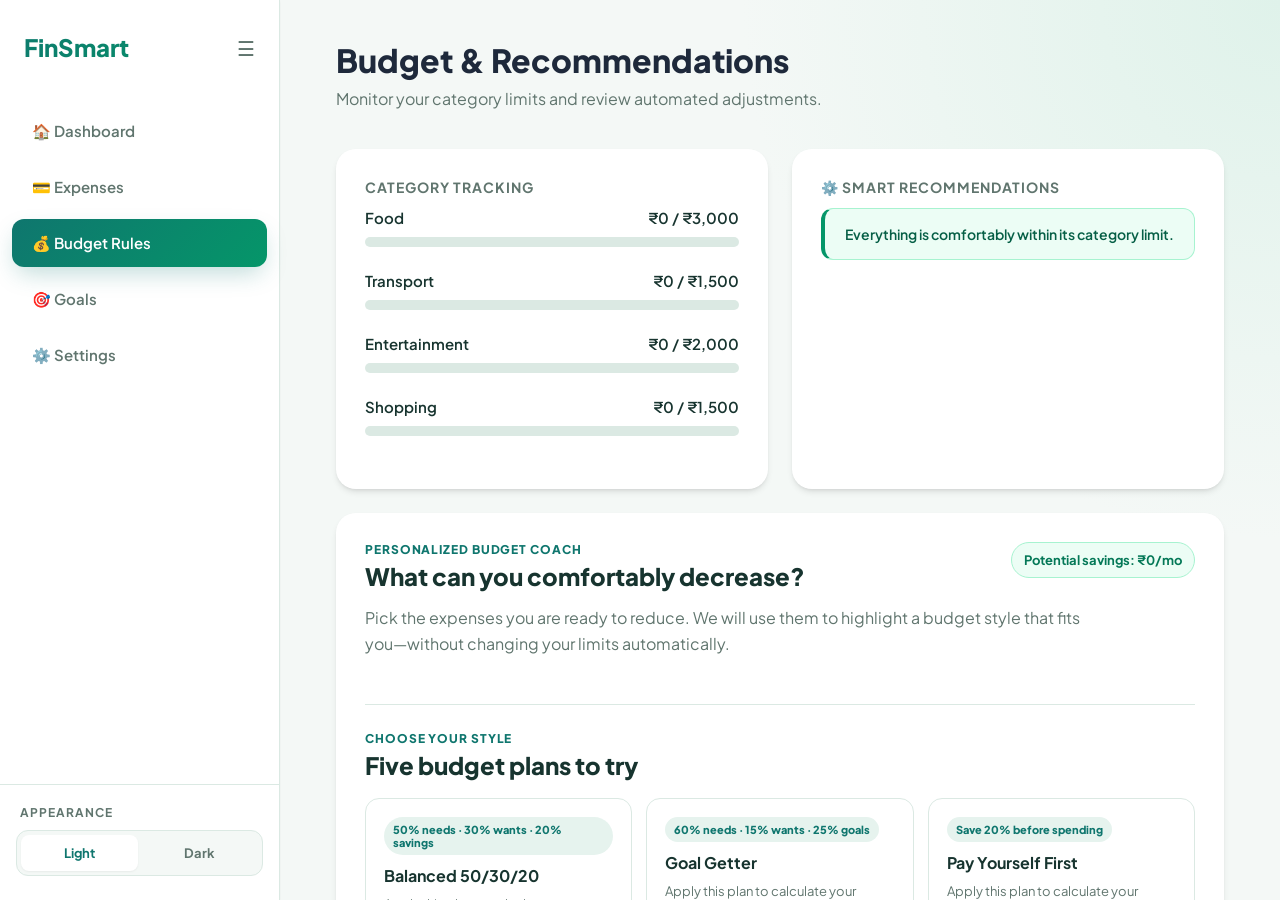
==== commit 25bd3155: "add slider bar toggle" ====
--- a/budgets.html
+++ b/budgets.html
@@ -10,8 +10,8 @@
     <div class="app-container">
         
         <!-- SAAS Sidebar -->
-        <aside class="sidebar">
-            <div class="logo"><a href="index.html">FinSmart</a></div>
+        <aside class="sidebar" id="app-sidebar">
+            <div class="sidebar-top"><div class="logo"><a href="index.html">FinSmart</a></div><button id="sidebar-toggle" class="sidebar-toggle" type="button" aria-label="Collapse sidebar" aria-expanded="true" title="Collapse sidebar">&#9776;</button></div>
             <ul class="nav-links">
                 <li><a href="home.html">🏠 Dashboard</a></li>
                 <li><a href="expenses.html">💳 Expenses</a></li>
--- a/style.css
+++ b/style.css
@@ -39,15 +39,33 @@
 }
 
 /* --- Premium Sidebar --- */
-.sidebar {
+.sidebar {
     width: 280px;
     background-color: var(--surface);
     border-right: 1px solid var(--border);
     display: flex;
     flex-direction: column;
     box-shadow: var(--shadow-sm);
-    z-index: 10;
-}
+    z-index: 10;
+    transition: width .24s ease, transform .24s ease;
+}
+
+.sidebar-top { display: flex; align-items: center; justify-content: space-between; }
+.sidebar-top .logo { flex: 1; }
+.sidebar-toggle { align-items: center; background: transparent; border: 0; border-radius: 9px; color: var(--text-muted); cursor: pointer; display: inline-flex; font-size: 20px; height: 38px; justify-content: center; margin-right: 14px; width: 38px; }
+.sidebar-toggle:hover { background: var(--bg); color: var(--primary); }
+.sidebar-collapsed .sidebar { width: 76px; }
+.sidebar-collapsed .sidebar-top .logo, .sidebar-collapsed .sidebar-theme { display: none; }
+.sidebar-collapsed .sidebar-top { justify-content: center; padding: 18px 0; }
+.sidebar-collapsed .sidebar-toggle { margin: 0; }
+.sidebar-collapsed .nav-links { padding: 10px; }
+.sidebar-collapsed .nav-links li a { justify-content: center; padding: 14px 8px; font-size: 0; }
+.sidebar-collapsed .nav-links li a::before { font-size: 18px; }
+.sidebar-collapsed .nav-links li:nth-child(1) a::before { content: '\1F3E0'; }
+.sidebar-collapsed .nav-links li:nth-child(2) a::before { content: '\1F4B3'; }
+.sidebar-collapsed .nav-links li:nth-child(3) a::before { content: '\1F4B0'; }
+.sidebar-collapsed .nav-links li:nth-child(4) a::before { content: '\1F3AF'; }
+.sidebar-collapsed .nav-links li:nth-child(5) a::before { content: '\2699'; }
 
 .logo {
     padding: 32px 24px;
@@ -427,7 +445,7 @@
 .file-button { display:inline-flex; align-items:center; }.file-button input { display:none; }
 .household-total { display:grid; gap:3px; padding-bottom:10px; border-bottom:1px solid var(--border); }.household-total strong { font-size:25px; color:var(--primary); }.household-total span,.member-share { color:var(--text-muted); font-size:13px; }.member-share { display:flex; justify-content:space-between; padding:9px 0; border-bottom:1px solid var(--border); }.member-share strong { color:var(--text-main); }
 .dark-mode { --bg:#0b1715; --surface:#10201d; --text-main:#e1f0eb; --text-muted:#92aea4; --border:#29433d; }.dark-mode .main-content { background:radial-gradient(circle at top right,#123d35,var(--bg) 42%); }.dark-mode .page-header h1,.dark-mode .card h2 { color:var(--text-main); }.dark-mode .nav-links li a:hover,.dark-mode .data-table th,.dark-mode .data-table tbody tr:hover,.dark-mode .btn-reject { background:#18332d; }.dark-mode .card,.dark-mode .sidebar { border-color:var(--border); }.dark-mode .theme-option.active { background:#18332d; color:#8ee6ca; }.dark-mode .form-group input,.dark-mode .form-group select { background:#0c1c18; color:var(--text-main); border-color:var(--border); }.dark-mode .alert-success { background:#063d31; color:#c7f9df; border-color:#065f46; }.dark-mode .alert-warning { background:#4a3505; color:#fde68a; border-color:#854d0e; }.dark-mode .alert-danger { background:#4c1515; color:#fecaca; border-color:#991b1b; }
-@media (max-width: 820px) { .app-container { height:auto; min-height:100vh; overflow:visible; flex-direction:column; }.sidebar { width:100%; flex-direction:row; align-items:center; overflow-x:auto; border-right:0; border-bottom:1px solid var(--border); }.logo { padding:16px; white-space:nowrap; border:0; font-size:20px; }.nav-links { display:flex; padding:8px; gap:4px; }.nav-links li a { padding:10px 12px; margin:0; white-space:nowrap; font-size:13px; }.main-content { padding:28px 18px; overflow:visible; }.grid-2 { grid-template-columns:1fr; }.card { padding:20px; }.page-header { margin-bottom:24px; }.data-table { min-width:620px; }.table-container { overflow-x:auto; }.chart-row { grid-template-columns:80px 1fr auto; } }
+@media (max-width: 820px) { .app-container { height:auto; min-height:100vh; overflow:visible; }.sidebar { width:280px; height:100vh; left:0; position:fixed; top:0; }.sidebar-collapsed .sidebar { transform:translateX(-100%); width:280px; }.sidebar-collapsed .sidebar-top .logo, .sidebar-collapsed .sidebar-theme { display:block; }.sidebar-collapsed .sidebar-top { justify-content:space-between; padding:0; }.sidebar-collapsed .sidebar-toggle { margin-right:14px; }.sidebar-collapsed .nav-links { padding:12px; }.sidebar-collapsed .nav-links li a { justify-content:flex-start; padding:14px 20px; font-size:15px; }.sidebar-collapsed .nav-links li a::before { content:none; }.main-content { min-height:100vh; padding:28px 18px; overflow:visible; }.grid-2 { grid-template-columns:1fr; }.card { padding:20px; }.page-header { margin-bottom:24px; }.data-table { min-width:620px; }.table-container { overflow-x:auto; }.chart-row { grid-template-columns:80px 1fr auto; } }
 @media (max-width: 600px) { .transaction-history-heading { flex-direction:column; }.transaction-tools { justify-content:flex-start; width:100%; }.transaction-tools select { flex:1; min-width:0; }.expense-filter-row { flex-direction:column; }.expense-filter-row input,.expense-filter-row select { width:100%; } }
 @media (max-width: 520px) { .financial-health { padding:20px; }.health-heading { flex-direction:column; gap:10px; }.health-score-row { gap:14px; }.health-status { align-self:flex-start; } }
 
